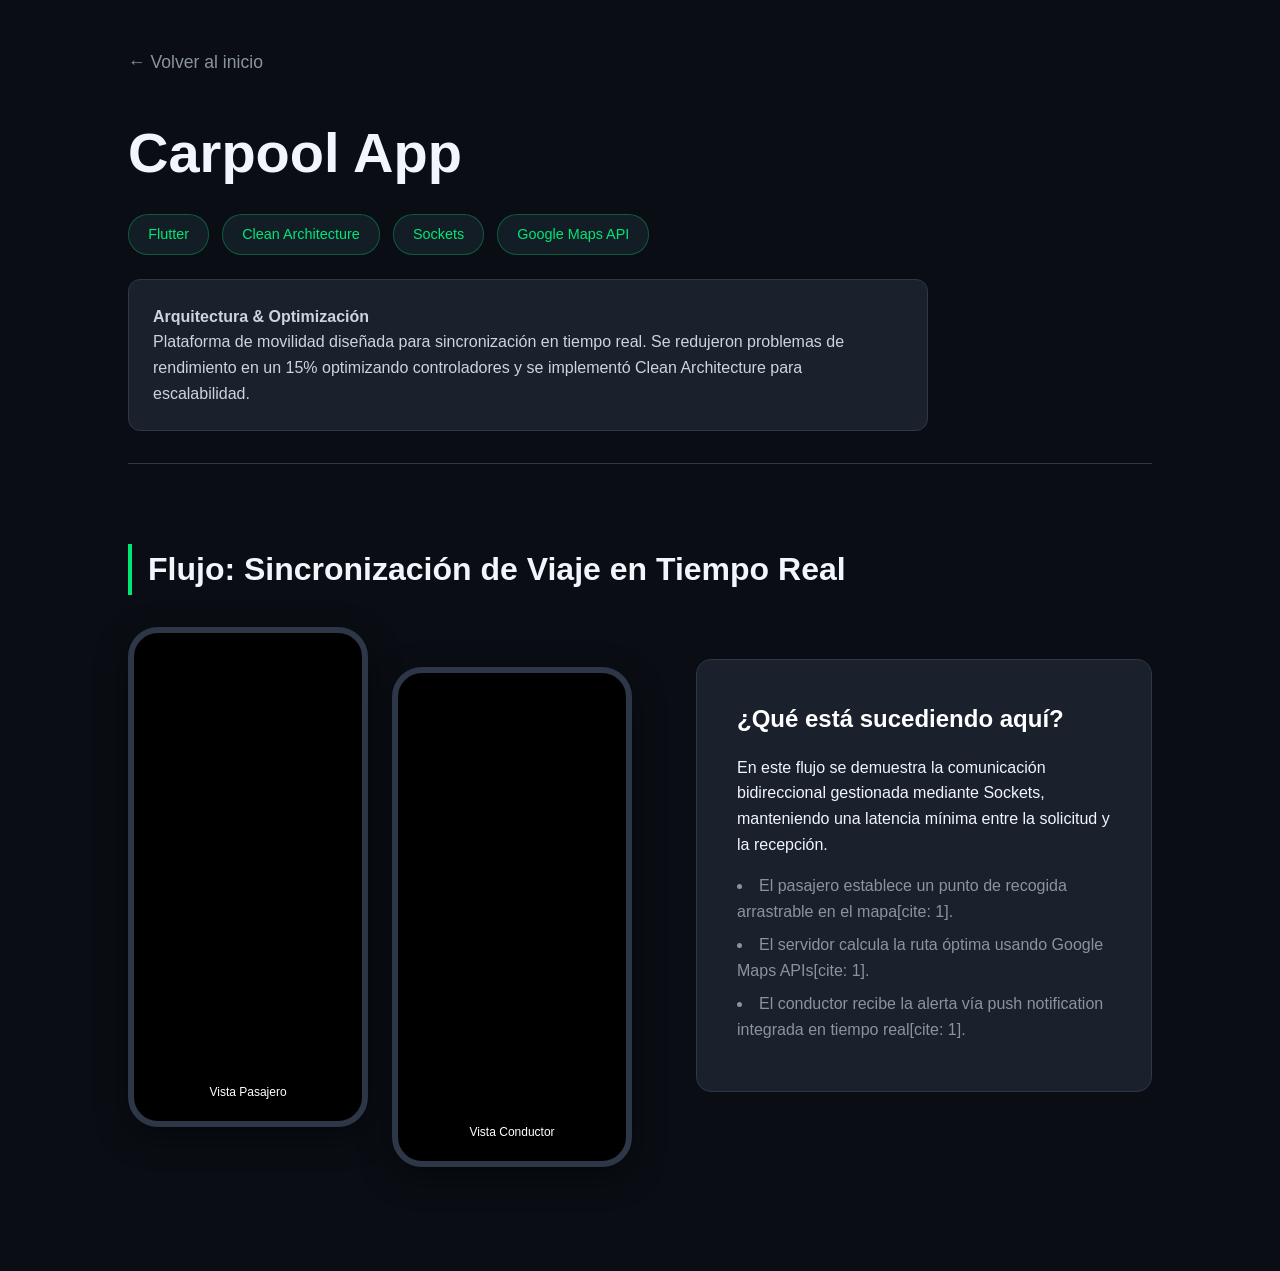
==== carpool.html @ a1afd8fa "Add initial carpool app HTML structure" ====
<!DOCTYPE html>
<html lang="es">
<head>
    <meta charset="UTF-8">
    <meta name="viewport" content="width=device-width, initial-scale=1.0">
    <title>Carpool App | Detalle</title>
    <style>
        :root {
            --bg-color: #0a0e14;
            --surface-color: #1a202c;
            --primary-color: #00e676; /* Verde técnico */
            --text-main: #f0f6fc;
            --text-muted: #8b949e;
        }
        * { margin: 0; padding: 0; box-sizing: border-box; font-family: -apple-system, sans-serif; }
        body { background-color: var(--bg-color); color: var(--text-main); line-height: 1.6; padding: 3rem 10%; }
        
        a.back-btn { color: var(--text-muted); text-decoration: none; margin-bottom: 2rem; display: inline-block; font-size: 1.1rem; }
        a.back-btn:hover { color: #fff; }

        /* Encabezado del Proyecto */
        .project-header { margin-bottom: 5rem; border-bottom: 1px solid #2d3748; padding-bottom: 2rem; }
        .project-header h1 { font-size: 3.5rem; margin-bottom: 1rem; }
        .tech-tags { display: flex; gap: 0.8rem; margin-bottom: 1.5rem; }
        .tech-badge { background: #131d26; padding: 0.5rem 1.2rem; border-radius: 20px; font-size: 0.9rem; color: var(--primary-color); border: 1px solid rgba(0, 230, 118, 0.3); }
        .project-summary { background: var(--surface-color); padding: 1.5rem; border-radius: 12px; border: 1px solid #2d3748; color: #cbd5e0; max-width: 800px; }

        /* Sección de Flujos */
        .flow-section { margin-bottom: 6rem; }
        .flow-title { font-size: 2rem; margin-bottom: 2rem; border-left: 4px solid var(--primary-color); padding-left: 1rem; }
        
        .flow-container { display: flex; gap: 4rem; align-items: flex-start; }

        /* Contenedor Izquierdo: Teléfonos */
        .phones-wrapper { display: flex; gap: 1.5rem; flex: 1; justify-content: center; position: relative; }
        
        .device {
            width: 240px; height: 500px;
            background: #000; border-radius: 30px;
            border: 6px solid #2d3748;
            position: relative; overflow: hidden;
            box-shadow: 0 10px 30px rgba(0,0,0,0.5);
        }
        /* El desfase del segundo teléfono */
        .device:nth-child(2) { transform: translateY(40px); }

        .device-label {
            position: absolute; bottom: 15px; left: 50%; transform: translateX(-50%);
            background: rgba(0,0,0,0.8); color: white; padding: 4px 12px;
            border-radius: 10px; font-size: 0.75rem; z-index: 10; width: max-content;
        }
        .device video { width: 100%; height: 100%; object-fit: cover; }

        /* Contenedor Derecho: Descripción */
        .flow-description { flex: 1; background: var(--surface-color); padding: 2.5rem; border-radius: 15px; border: 1px solid #2d3748; margin-top: 2rem; }
        .flow-description h3 { font-size: 1.5rem; color: #fff; margin-bottom: 1rem; }
        .flow-description ul { list-style-position: inside; color: var(--text-muted); margin-top: 1rem; }
        .flow-description li { margin-bottom: 0.5rem; }

        /* Responsividad */
        @media (max-width: 968px) {
            .flow-container { flex-direction: column; align-items: center; }
            .flow-description { width: 100%; margin-top: 4rem; }
        }
    </style>
</head>
<body>

    <a href="index.html" class="back-btn">← Volver al inicio</a>

    <!-- ENCABEZADO -->
    <div class="project-header">
        <h1>Carpool App</h1>
        <div class="tech-tags">
            <span class="tech-badge">Flutter</span>
            <span class="tech-badge">Clean Architecture</span>
            <span class="tech-badge">Sockets</span>
            <span class="tech-badge">Google Maps API</span>
        </div>
        <div class="project-summary">
            <p><strong>Arquitectura & Optimización</strong><br>
            Plataforma de movilidad diseñada para sincronización en tiempo real. Se redujeron problemas de rendimiento en un 15% optimizando controladores y se implementó Clean Architecture para escalabilidad.</p>
        </div>
    </div>

    <!-- FLUJO 1 -->
    <div class="flow-section">
        <h2 class="flow-title">Flujo: Sincronización de Viaje en Tiempo Real</h2>
        
        <div class="flow-container">
            <!-- Izquierda: Los teléfonos -->
            <div class="phones-wrapper">
                <div class="device">
                    <span class="device-label">Vista Pasajero</span>
                    <video src="assets/passenger_request.mp4" autoplay loop muted playsinline></video>
                </div>
                <div class="device">
                    <span class="device-label">Vista Conductor</span>
                    <video src="assets/driver_receive.mp4" autoplay loop muted playsinline></video>
                </div>
            </div>

            <!-- Derecha: Explicación del flujo -->
            <div class="flow-description">
                <h3>¿Qué está sucediendo aquí?</h3>
                <p>En este flujo se demuestra la comunicación bidireccional gestionada mediante Sockets, manteniendo una latencia mínima entre la solicitud y la recepción.</p>
                <ul>
                    <li>El pasajero establece un punto de recogida arrastrable en el mapa[cite: 1].</li>
                    <li>El servidor calcula la ruta óptima usando Google Maps APIs[cite: 1].</li>
                    <li>El conductor recibe la alerta vía push notification integrada en tiempo real[cite: 1].</li>
                </ul>
            </div>
        </div>
    </div>

    <!-- Puedes duplicar el bloque "flow-section" completo aquí abajo para agregar un "Flujo 2" -->

</body>
</html>
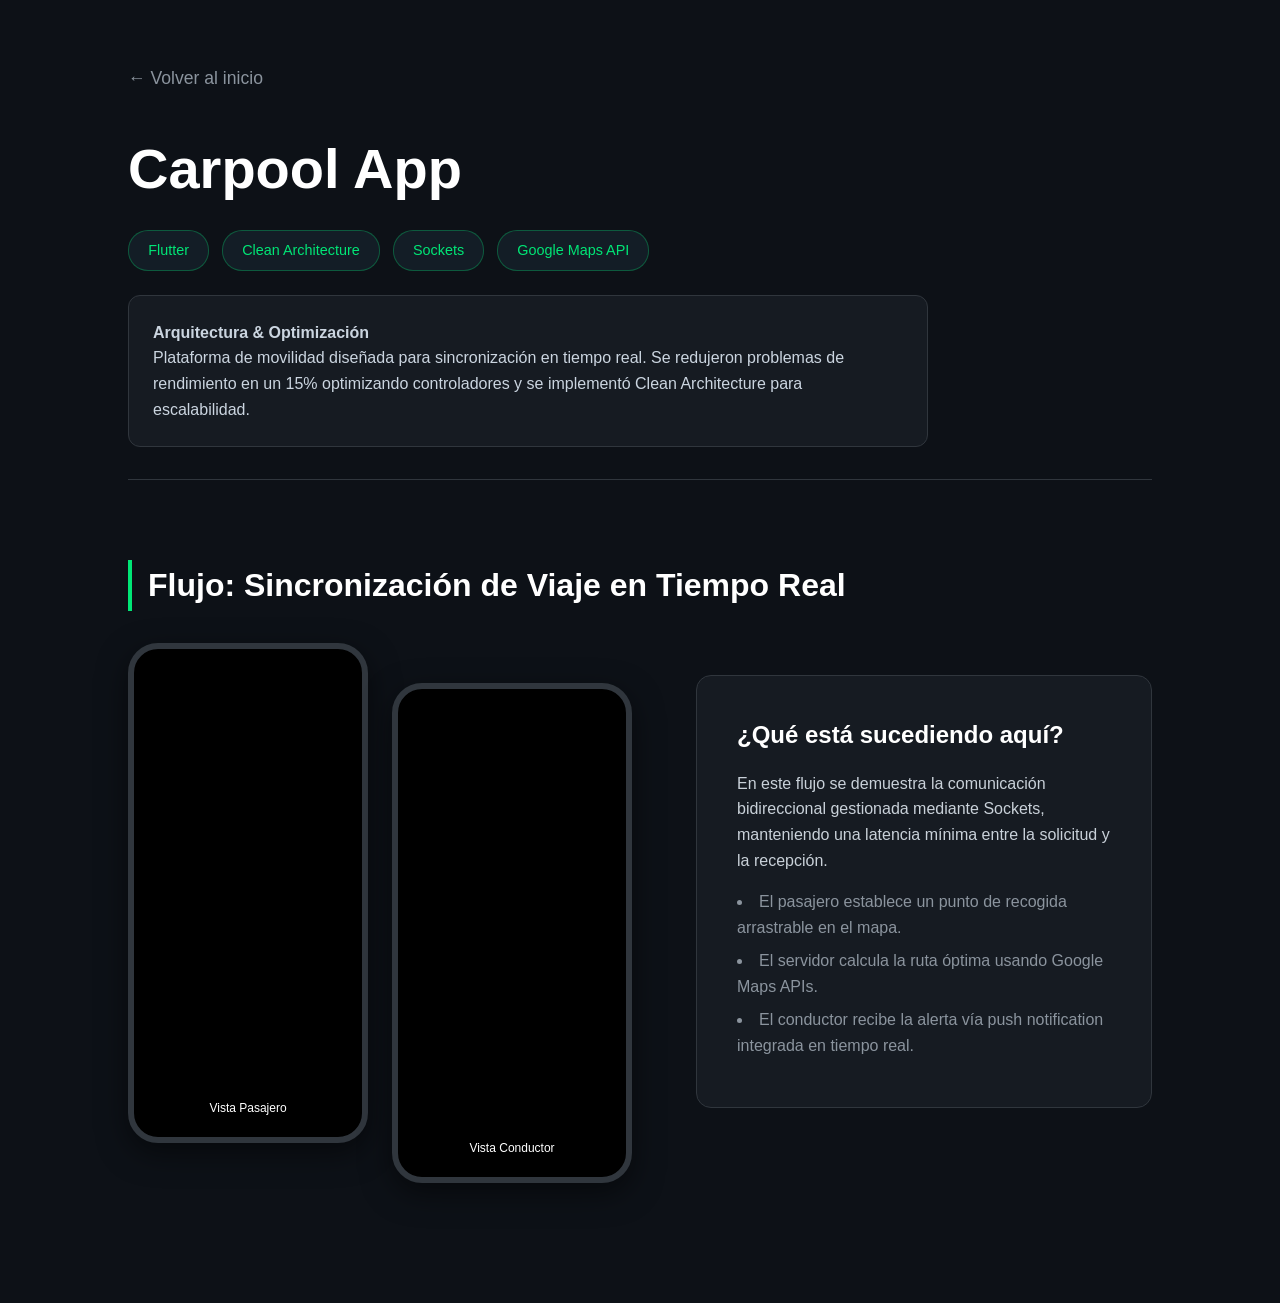
==== commit f75904fb: "Refactor styles and update project description Removed inline styles and linked to an external style" ====
--- a/carpool.html
+++ b/carpool.html
@@ -4,65 +4,8 @@
     <meta charset="UTF-8">
     <meta name="viewport" content="width=device-width, initial-scale=1.0">
     <title>Carpool App | Detalle</title>
-    <style>
-        :root {
-            --bg-color: #0a0e14;
-            --surface-color: #1a202c;
-            --primary-color: #00e676; /* Verde técnico */
-            --text-main: #f0f6fc;
-            --text-muted: #8b949e;
-        }
-        * { margin: 0; padding: 0; box-sizing: border-box; font-family: -apple-system, sans-serif; }
-        body { background-color: var(--bg-color); color: var(--text-main); line-height: 1.6; padding: 3rem 10%; }
-        
-        a.back-btn { color: var(--text-muted); text-decoration: none; margin-bottom: 2rem; display: inline-block; font-size: 1.1rem; }
-        a.back-btn:hover { color: #fff; }
-
-        /* Encabezado del Proyecto */
-        .project-header { margin-bottom: 5rem; border-bottom: 1px solid #2d3748; padding-bottom: 2rem; }
-        .project-header h1 { font-size: 3.5rem; margin-bottom: 1rem; }
-        .tech-tags { display: flex; gap: 0.8rem; margin-bottom: 1.5rem; }
-        .tech-badge { background: #131d26; padding: 0.5rem 1.2rem; border-radius: 20px; font-size: 0.9rem; color: var(--primary-color); border: 1px solid rgba(0, 230, 118, 0.3); }
-        .project-summary { background: var(--surface-color); padding: 1.5rem; border-radius: 12px; border: 1px solid #2d3748; color: #cbd5e0; max-width: 800px; }
-
-        /* Sección de Flujos */
-        .flow-section { margin-bottom: 6rem; }
-        .flow-title { font-size: 2rem; margin-bottom: 2rem; border-left: 4px solid var(--primary-color); padding-left: 1rem; }
-        
-        .flow-container { display: flex; gap: 4rem; align-items: flex-start; }
-
-        /* Contenedor Izquierdo: Teléfonos */
-        .phones-wrapper { display: flex; gap: 1.5rem; flex: 1; justify-content: center; position: relative; }
-        
-        .device {
-            width: 240px; height: 500px;
-            background: #000; border-radius: 30px;
-            border: 6px solid #2d3748;
-            position: relative; overflow: hidden;
-            box-shadow: 0 10px 30px rgba(0,0,0,0.5);
-        }
-        /* El desfase del segundo teléfono */
-        .device:nth-child(2) { transform: translateY(40px); }
-
-        .device-label {
-            position: absolute; bottom: 15px; left: 50%; transform: translateX(-50%);
-            background: rgba(0,0,0,0.8); color: white; padding: 4px 12px;
-            border-radius: 10px; font-size: 0.75rem; z-index: 10; width: max-content;
-        }
-        .device video { width: 100%; height: 100%; object-fit: cover; }
-
-        /* Contenedor Derecho: Descripción */
-        .flow-description { flex: 1; background: var(--surface-color); padding: 2.5rem; border-radius: 15px; border: 1px solid #2d3748; margin-top: 2rem; }
-        .flow-description h3 { font-size: 1.5rem; color: #fff; margin-bottom: 1rem; }
-        .flow-description ul { list-style-position: inside; color: var(--text-muted); margin-top: 1rem; }
-        .flow-description li { margin-bottom: 0.5rem; }
-
-        /* Responsividad */
-        @media (max-width: 968px) {
-            .flow-container { flex-direction: column; align-items: center; }
-            .flow-description { width: 100%; margin-top: 4rem; }
-        }
-    </style>
+    <!-- Enlace a tu nueva hoja de estilos -->
+    <link rel="stylesheet" href="styles.css">
 </head>
 <body>
 
@@ -72,10 +15,10 @@
     <div class="project-header">
         <h1>Carpool App</h1>
         <div class="tech-tags">
-            <span class="tech-badge">Flutter</span>
-            <span class="tech-badge">Clean Architecture</span>
-            <span class="tech-badge">Sockets</span>
-            <span class="tech-badge">Google Maps API</span>
+            <span class="tech-badge-green">Flutter</span>
+            <span class="tech-badge-green">Clean Architecture</span>
+            <span class="tech-badge-green">Sockets</span>
+            <span class="tech-badge-green">Google Maps API</span>
         </div>
         <div class="project-summary">
             <p><strong>Arquitectura & Optimización</strong><br>
@@ -105,9 +48,9 @@
                 <h3>¿Qué está sucediendo aquí?</h3>
                 <p>En este flujo se demuestra la comunicación bidireccional gestionada mediante Sockets, manteniendo una latencia mínima entre la solicitud y la recepción.</p>
                 <ul>
-                    <li>El pasajero establece un punto de recogida arrastrable en el mapa[cite: 1].</li>
-                    <li>El servidor calcula la ruta óptima usando Google Maps APIs[cite: 1].</li>
-                    <li>El conductor recibe la alerta vía push notification integrada en tiempo real[cite: 1].</li>
+                    <li>El pasajero establece un punto de recogida arrastrable en el mapa.</li>
+                    <li>El servidor calcula la ruta óptima usando Google Maps APIs.</li>
+                    <li>El conductor recibe la alerta vía push notification integrada en tiempo real.</li>
                 </ul>
             </div>
         </div>
--- a/styles.css
+++ b/styles.css
@@ -0,0 +1,245 @@
+/* =========================================
+   VARIABLES GLOBALES (Paleta Unificada)
+   ========================================= */
+:root {
+    --bg-color: #0d1117;
+    --surface-color: #161b22;
+    --border-color: #30363d;
+    --text-main: #c9d1d9;
+    --text-muted: #8b949e;
+    --primary-blue: #58a6ff;
+    --primary-green: #00e676;
+}
+
+/* =========================================
+   ESTILOS GENERALES
+   ========================================= */
+* { 
+    margin: 0; 
+    padding: 0; 
+    box-sizing: border-box; 
+    font-family: -apple-system, BlinkMacSystemFont, "Segoe UI", Roboto, Helvetica, Arial, sans-serif; 
+}
+
+body { 
+    background-color: var(--bg-color); 
+    color: var(--text-main); 
+    line-height: 1.6; 
+    padding: 4rem 10%; 
+}
+
+a {
+    text-decoration: none;
+    color: inherit;
+}
+
+/* =========================================
+   PANTALLA PRINCIPAL (index.html)
+   ========================================= */
+.home-header { 
+    margin-bottom: 4rem; 
+    text-align: center; 
+}
+
+.home-header h1 { 
+    font-size: 3rem; 
+    color: #fff; 
+    margin-bottom: 1rem; 
+}
+
+.home-header p { 
+    font-size: 1.2rem; 
+    color: var(--text-muted); 
+}
+
+.grid-container {
+    display: grid;
+    grid-template-columns: repeat(auto-fill, minmax(320px, 1fr));
+    gap: 2rem;
+}
+
+.project-card {
+    background-color: var(--surface-color);
+    border: 1px solid var(--border-color);
+    border-radius: 12px;
+    padding: 2rem;
+    transition: transform 0.2s, border-color 0.2s;
+    display: flex;
+    flex-direction: column;
+    gap: 1rem;
+}
+
+.project-card:hover {
+    transform: translateY(-5px);
+    border-color: var(--primary-blue);
+}
+
+.project-card h3 { 
+    color: #fff; 
+    font-size: 1.5rem; 
+}
+
+.tags { 
+    display: flex; 
+    gap: 0.5rem; 
+    flex-wrap: wrap; 
+}
+
+/* Etiqueta Azul (Usada en el Grid) */
+.tag-blue { 
+    background: rgba(88, 166, 255, 0.1); 
+    color: var(--primary-blue); 
+    padding: 0.2rem 0.8rem; 
+    border-radius: 15px; 
+    font-size: 0.8rem; 
+    border: 1px solid rgba(88, 166, 255, 0.2); 
+}
+
+/* =========================================
+   PÁGINA DE DETALLE (carpool.html)
+   ========================================= */
+a.back-btn { 
+    color: var(--text-muted); 
+    margin-bottom: 2rem; 
+    display: inline-block; 
+    font-size: 1.1rem; 
+}
+
+a.back-btn:hover { 
+    color: #fff; 
+}
+
+.project-header { 
+    margin-bottom: 5rem; 
+    border-bottom: 1px solid var(--border-color); 
+    padding-bottom: 2rem; 
+}
+
+.project-header h1 { 
+    font-size: 3.5rem; 
+    margin-bottom: 1rem; 
+    color: #fff;
+}
+
+.tech-tags { 
+    display: flex; 
+    gap: 0.8rem; 
+    margin-bottom: 1.5rem; 
+}
+
+/* Etiqueta Verde (Usada en el Header del Proyecto) */
+.tech-badge-green { 
+    background: #131d26; 
+    padding: 0.5rem 1.2rem; 
+    border-radius: 20px; 
+    font-size: 0.9rem; 
+    color: var(--primary-green); 
+    border: 1px solid rgba(0, 230, 118, 0.3); 
+}
+
+.project-summary { 
+    background: var(--surface-color); 
+    padding: 1.5rem; 
+    border-radius: 12px; 
+    border: 1px solid var(--border-color); 
+    color: #cbd5e0; 
+    max-width: 800px; 
+}
+
+.flow-section { 
+    margin-bottom: 6rem; 
+}
+
+.flow-title { 
+    font-size: 2rem; 
+    margin-bottom: 2rem; 
+    border-left: 4px solid var(--primary-green); 
+    padding-left: 1rem; 
+    color: #fff;
+}
+
+.flow-container { 
+    display: flex; 
+    gap: 4rem; 
+    align-items: flex-start; 
+}
+
+.phones-wrapper { 
+    display: flex; 
+    gap: 1.5rem; 
+    flex: 1; 
+    justify-content: center; 
+    position: relative; 
+}
+
+.device {
+    width: 240px; 
+    height: 500px;
+    background: #000; 
+    border-radius: 30px;
+    border: 6px solid var(--border-color);
+    position: relative; 
+    overflow: hidden;
+    box-shadow: 0 10px 30px rgba(0,0,0,0.5);
+}
+
+.device:nth-child(2) { 
+    transform: translateY(40px); 
+}
+
+.device-label {
+    position: absolute; 
+    bottom: 15px; 
+    left: 50%; 
+    transform: translateX(-50%);
+    background: rgba(0,0,0,0.8); 
+    color: white; 
+    padding: 4px 12px;
+    border-radius: 10px; 
+    font-size: 0.75rem; 
+    z-index: 10; 
+    width: max-content;
+}
+
+.device video { 
+    width: 100%; 
+    height: 100%; 
+    object-fit: cover; 
+}
+
+.flow-description { 
+    flex: 1; 
+    background: var(--surface-color); 
+    padding: 2.5rem; 
+    border-radius: 15px; 
+    border: 1px solid var(--border-color); 
+    margin-top: 2rem; 
+}
+
+.flow-description h3 { 
+    font-size: 1.5rem; 
+    color: #fff; 
+    margin-bottom: 1rem; 
+}
+
+.flow-description ul { 
+    list-style-position: inside; 
+    color: var(--text-muted); 
+    margin-top: 1rem; 
+}
+
+.flow-description li { 
+    margin-bottom: 0.5rem; 
+}
+
+/* Responsividad para Móviles */
+@media (max-width: 968px) {
+    .flow-container { 
+        flex-direction: column; 
+        align-items: center; 
+    }
+    .flow-description { 
+        width: 100%; 
+        margin-top: 4rem; 
+    }
+}
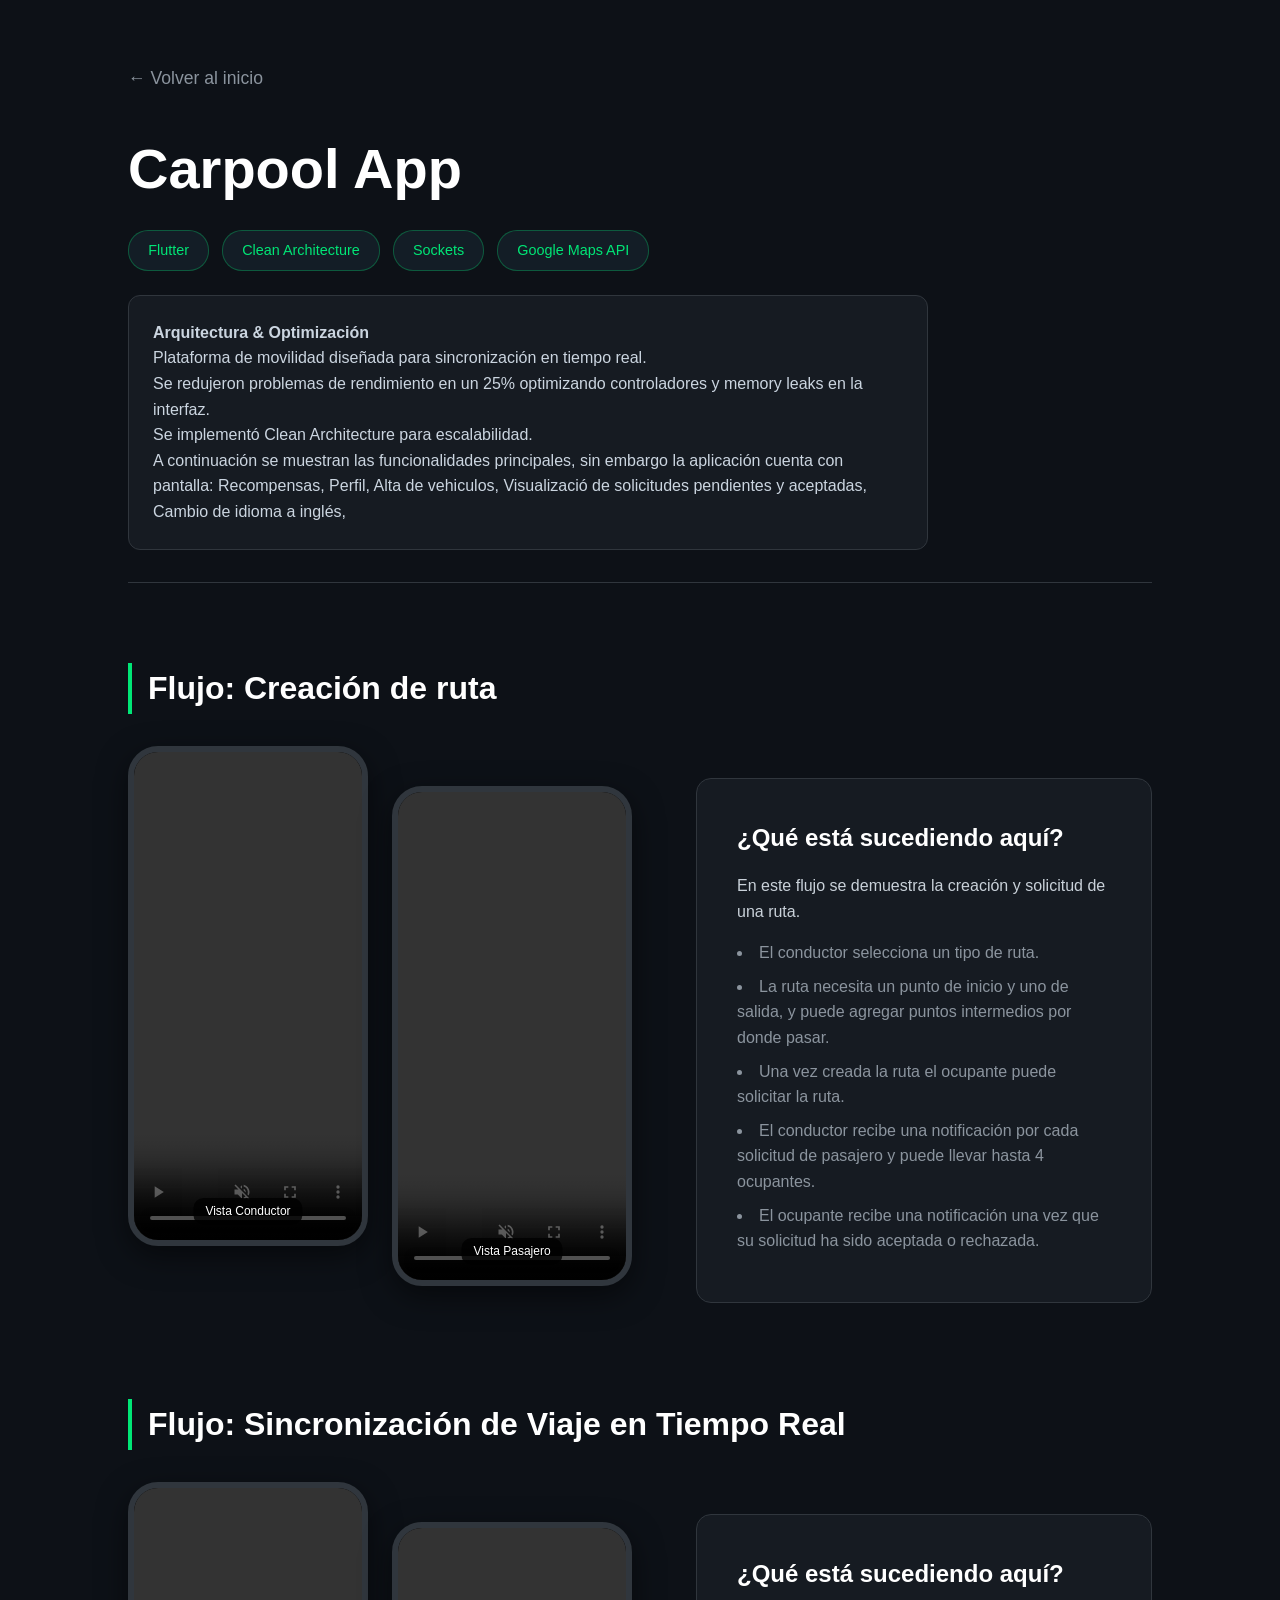
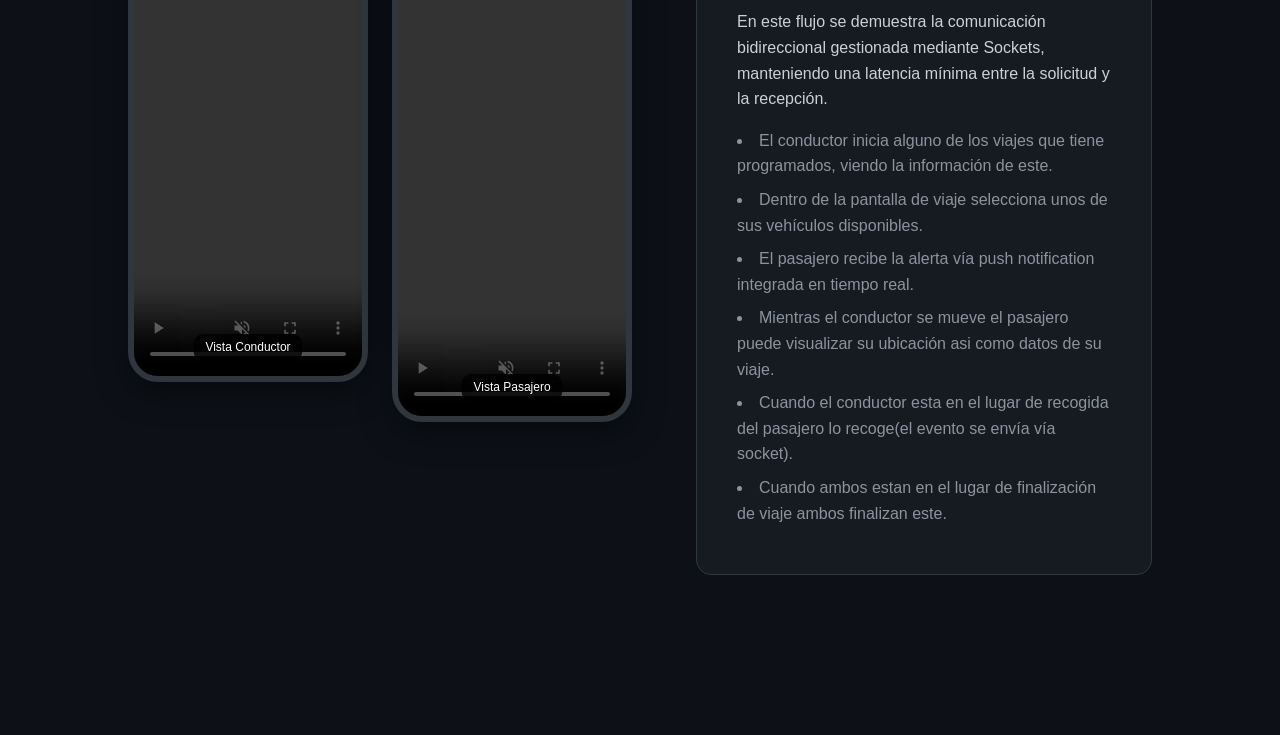
==== commit 9ed8cc57: "add projects, styles and assets" ====
--- a/carpool.html
+++ b/carpool.html
@@ -22,11 +22,52 @@
         </div>
         <div class="project-summary">
             <p><strong>Arquitectura & Optimización</strong><br>
-            Plataforma de movilidad diseñada para sincronización en tiempo real. Se redujeron problemas de rendimiento en un 15% optimizando controladores y se implementó Clean Architecture para escalabilidad.</p>
+                Plataforma de movilidad diseñada para sincronización en tiempo real. <br>
+                Se redujeron problemas de rendimiento en un 25% optimizando controladores y memory leaks en la interfaz. <br> 
+                Se implementó Clean Architecture para escalabilidad. <br>
+                A continuación se muestran las funcionalidades principales, sin embargo la aplicación cuenta con pantalla:
+                Recompensas,
+                Perfil,
+                Alta de vehiculos,
+                Visualizació de solicitudes pendientes y aceptadas,
+                Cambio de idioma a inglés,
+            </p>
         </div>
     </div>
 
     <!-- FLUJO 1 -->
+    <div class="flow-section">
+        <h2 class="flow-title">Flujo: Creación de ruta</h2>
+        
+        <div class="flow-container">
+            <!-- Izquierda: Los teléfonos -->
+            <div class="phones-wrapper">
+                <div class="device">
+                    <span class="device-label">Vista Conductor</span>
+                    <video controls width="250" src="assets/crear_ruta.mp4" loop muted playsinline></video>
+                </div>
+                <div class="device">
+                    <span class="device-label">Vista Pasajero</span>
+                    <video controls width="250" src="assets/solicitar_ruta.mp4" loop muted playsinline></video>
+                </div>
+            </div>
+
+            <!-- Derecha: Explicación del flujo -->
+            <div class="flow-description">
+                <h3>¿Qué está sucediendo aquí?</h3>
+                <p>En este flujo se demuestra la creación y solicitud de una ruta.</p>
+                <ul>
+                    <li>El conductor selecciona un tipo de ruta.</li>
+                    <li>La ruta necesita un punto de inicio y uno de salida, y puede agregar puntos intermedios por donde pasar.</li>
+                    <li>Una vez creada la ruta el ocupante puede solicitar la ruta.</li>
+                    <li>El conductor recibe una notificación por cada solicitud de pasajero y puede llevar hasta 4 ocupantes.</li>
+                    <li>El ocupante recibe una notificación una vez que su solicitud ha sido aceptada o rechazada.</li>
+                </ul>
+            </div>
+        </div>
+    </div>
+
+    <!-- FLUJO 2 -->
     <div class="flow-section">
         <h2 class="flow-title">Flujo: Sincronización de Viaje en Tiempo Real</h2>
         
@@ -34,12 +75,12 @@
             <!-- Izquierda: Los teléfonos -->
             <div class="phones-wrapper">
                 <div class="device">
-                    <span class="device-label">Vista Pasajero</span>
-                    <video src="assets/passenger_request.mp4" autoplay loop muted playsinline></video>
+                    <span class="device-label">Vista Conductor</span>
+                    <video controls width="250" src="assets/viaje_conductor.mp4" loop muted playsinline></video>
                 </div>
                 <div class="device">
-                    <span class="device-label">Vista Conductor</span>
-                    <video src="assets/driver_receive.mp4" autoplay loop muted playsinline></video>
+                    <span class="device-label">Vista Pasajero</span>
+                    <video controls width="250" src="assets/viaje_ocupante.mp4" loop muted playsinline></video>
                 </div>
             </div>
 
@@ -48,9 +89,12 @@
                 <h3>¿Qué está sucediendo aquí?</h3>
                 <p>En este flujo se demuestra la comunicación bidireccional gestionada mediante Sockets, manteniendo una latencia mínima entre la solicitud y la recepción.</p>
                 <ul>
-                    <li>El pasajero establece un punto de recogida arrastrable en el mapa.</li>
-                    <li>El servidor calcula la ruta óptima usando Google Maps APIs.</li>
-                    <li>El conductor recibe la alerta vía push notification integrada en tiempo real.</li>
+                    <li>El conductor inicia alguno de los viajes que tiene programados, viendo la información de este.</li>
+                    <li>Dentro de la pantalla de viaje selecciona unos de sus vehículos disponibles.</li>
+                    <li>El pasajero recibe la alerta vía push notification integrada en tiempo real.</li>
+                    <li>Mientras el conductor se mueve el pasajero puede visualizar su ubicación asi como datos de su viaje.</li>
+                    <li>Cuando el conductor esta en el lugar de recogida del pasajero lo recoge(el evento se envía vía socket).</li>
+                    <li>Cuando ambos estan en el lugar de finalización de viaje ambos finalizan este.</li>
                 </ul>
             </div>
         </div>
@@ -58,5 +102,7 @@
 
     <!-- Puedes duplicar el bloque "flow-section" completo aquí abajo para agregar un "Flujo 2" -->
 
+     
+
 </body>
 </html>
--- a/styles.css
+++ b/styles.css
@@ -31,6 +31,98 @@
 a {
     text-decoration: none;
     color: inherit;
+}
+
+/* =========================================
+   NUEVA SECCIÓN HERO (Presentación)
+   ========================================= */
+   .hero {
+    min-height: 80vh;
+    display: flex;
+    align-items: center;
+    justify-content: center;
+    gap: 4rem;
+    padding: 2rem 10%;
+    background: radial-gradient(circle at 20% 30%, rgba(88, 166, 255, 0.05) 0%, transparent 50%);
+}
+
+.hero-photo-container {
+    flex-shrink: 0;
+}
+
+.profile-img {
+    width: 280px;
+    height: 280px;
+    border-radius: 50%;
+    object-fit: cover;
+    border: 4px solid var(--surface-color);
+    box-shadow: 0 0 20px rgba(88, 166, 255, 0.3);
+    background-color: var(--surface-color); /* Placeholder en lo que subes tu foto */
+}
+
+.hero-info {
+    max-width: 700px;
+}
+
+.hero-info h1 {
+    font-size: 3.5rem;
+    color: #fff;
+    margin-bottom: 0.5rem;
+}
+
+.hero-info .title {
+    font-size: 1.5rem;
+    color: var(--primary-blue);
+    font-weight: 500;
+    margin-bottom: 1.5rem;
+    display: block;
+}
+
+.hero-info .description {
+    font-size: 1.1rem;
+    color: var(--text-muted);
+    margin-bottom: 2rem;
+}
+
+/* Estilos para Hobbies */
+.hobbies-title {
+    font-size: 0.9rem;
+    text-transform: uppercase;
+    letter-spacing: 1px;
+    color: #fff;
+    margin-bottom: 1rem;
+}
+
+.hobbies-container {
+    display: flex;
+    flex-wrap: wrap;
+    gap: 1rem;
+}
+
+.hobby-item {
+    display: flex;
+    align-items: center;
+    gap: 0.5rem;
+    background: rgba(255, 255, 255, 0.03);
+    padding: 0.5rem 1rem;
+    border-radius: 8px;
+    font-size: 0.9rem;
+    border: 1px solid var(--border-color);
+}
+
+.hobby-item i {
+    color: var(--primary-green);
+}
+
+/* Responsivo para móviles */
+@media (max-width: 968px) {
+    .hero {
+        flex-direction: column;
+        text-align: center;
+        padding-top: 6rem;
+    }
+    .hero-info h1 { font-size: 2.5rem; }
+    .hobbies-container { justify-content: center; }
 }
 
 /* =========================================
@@ -243,3 +335,208 @@
         margin-top: 4rem; 
     }
 }
+
+/* =========================================
+   SECCIONES ADICIONALES (Liderazgo y Certs)
+   ========================================= */
+.section-title {
+    font-size: 2.5rem;
+    color: #fff;
+    margin: 6rem 0 2rem 0;
+    text-align: center;
+    border-top: 1px solid var(--border-color);
+    padding-top: 4rem;
+}
+
+.community-grid {
+    display: grid;
+    grid-template-columns: repeat(auto-fit, minmax(350px, 1fr));
+    gap: 2rem;
+}
+
+.community-card {
+    background-color: var(--surface-color);
+    border: 1px solid var(--border-color);
+    border-radius: 12px;
+    padding: 2rem;
+    transition: transform 0.2s;
+}
+
+.community-card:hover {
+    transform: translateY(-5px);
+    border-color: var(--primary-green);
+}
+
+.community-header {
+    display: flex;
+    align-items: center;
+    gap: 1rem;
+    margin-bottom: 1.5rem;
+}
+
+.community-icon {
+    font-size: 2.5rem;
+    color: var(--primary-blue);
+}
+
+.community-card h3 {
+    color: #fff;
+    font-size: 1.3rem;
+}
+
+.community-card h4 {
+    color: var(--text-muted);
+    font-size: 0.9rem;
+    font-weight: 400;
+}
+
+.community-list {
+    list-style-type: none;
+}
+
+.community-list li {
+    margin-bottom: 0.8rem;
+    position: relative;
+    padding-left: 1.5rem;
+    font-size: 0.95rem;
+}
+
+.community-list li::before {
+    content: "▹";
+    position: absolute;
+    left: 0;
+    color: var(--primary-green);
+    font-weight: bold;
+}
+
+/* Certificaciones */
+.cert-grid {
+    display: grid;
+    grid-template-columns: repeat(auto-fill, minmax(250px, 1fr));
+    gap: 1.5rem;
+}
+
+.cert-card {
+    background: linear-gradient(145deg, var(--surface-color), #11151a);
+    border: 1px solid var(--border-color);
+    border-radius: 10px;
+    padding: 1.5rem;
+    text-align: center;
+    display: flex;
+    flex-direction: column;
+    align-items: center;
+    gap: 1rem;
+}
+
+.cert-icon {
+    font-size: 3rem;
+    color: #ffd700; /* Color dorado para destacar la certificación */
+}
+
+.cert-card h3 {
+    font-size: 1.1rem;
+    color: #fff;
+}
+
+.btn-cert {
+    margin-top: auto;
+    padding: 0.5rem 1rem;
+    background: transparent;
+    border: 1px solid var(--primary-blue);
+    color: var(--primary-blue);
+    border-radius: 20px;
+    font-size: 0.85rem;
+    transition: all 0.2s;
+}
+
+.btn-cert:hover {
+    background: var(--primary-blue);
+    color: #fff;
+}
+
+/* Tarjeta de Certificación Premium (Ej: Google) */
+.cert-card.premium {
+    position: relative;
+    overflow: hidden;
+    grid-column: 1 / -1; /* Hace que esta tarjeta ocupe todo el ancho disponible */
+    display: flex;
+    flex-direction: row;
+    align-items: flex-start;
+    text-align: left;
+    gap: 2rem;
+    padding: 2.5rem;
+}
+
+/* Línea de colores estilo Google en la parte superior */
+.cert-card.premium::before {
+    content: '';
+    position: absolute;
+    top: 0;
+    left: 0;
+    width: 100%;
+    height: 4px;
+    background: linear-gradient(90deg, #4285F4 25%, #EA4335 25% 50%, #FBBC05 50% 75%, #34A853 75%);
+}
+
+.premium-content {
+    flex: 1;
+}
+
+.premium-content h3 {
+    font-size: 1.5rem;
+    color: #fff;
+    margin-bottom: 0.5rem;
+}
+
+.premium-content p {
+    color: var(--text-muted);
+    margin-bottom: 1.5rem;
+}
+
+.sub-certs-tags {
+    display: flex;
+    flex-wrap: wrap;
+    gap: 0.8rem;
+    margin-bottom: 1.5rem;
+}
+
+.sub-cert-tag {
+    background: rgba(255, 255, 255, 0.05);
+    border: 1px solid rgba(255, 255, 255, 0.1);
+    color: #e6edf3;
+    padding: 0.4rem 1rem;
+    border-radius: 20px;
+    font-size: 0.85rem;
+    display: flex;
+    align-items: center;
+    gap: 0.5rem;
+}
+
+/* Adaptación para móviles de la tarjeta premium */
+@media (max-width: 768px) {
+    .cert-card.premium {
+        flex-direction: column;
+        align-items: center;
+        text-align: center;
+    }
+    .sub-certs-tags {
+        justify-content: center;
+    }
+}
+
+/* Tarjeta Premium TecNM / Gobierno de México */
+.cert-card.premium-tecnm::before {
+    content: '';
+    position: absolute;
+    top: 0;
+    left: 0;
+    width: 100%;
+    height: 4px;
+    /* Color guinda institucional exacto */
+    background: #58151c; 
+}
+
+/* Ajuste sutil para las etiquetas internas de esta tarjeta */
+.cert-card.premium-tecnm .sub-cert-tag {
+    border-color: rgba(88, 21, 28, 0.4); /* Borde sutil guinda */
+}
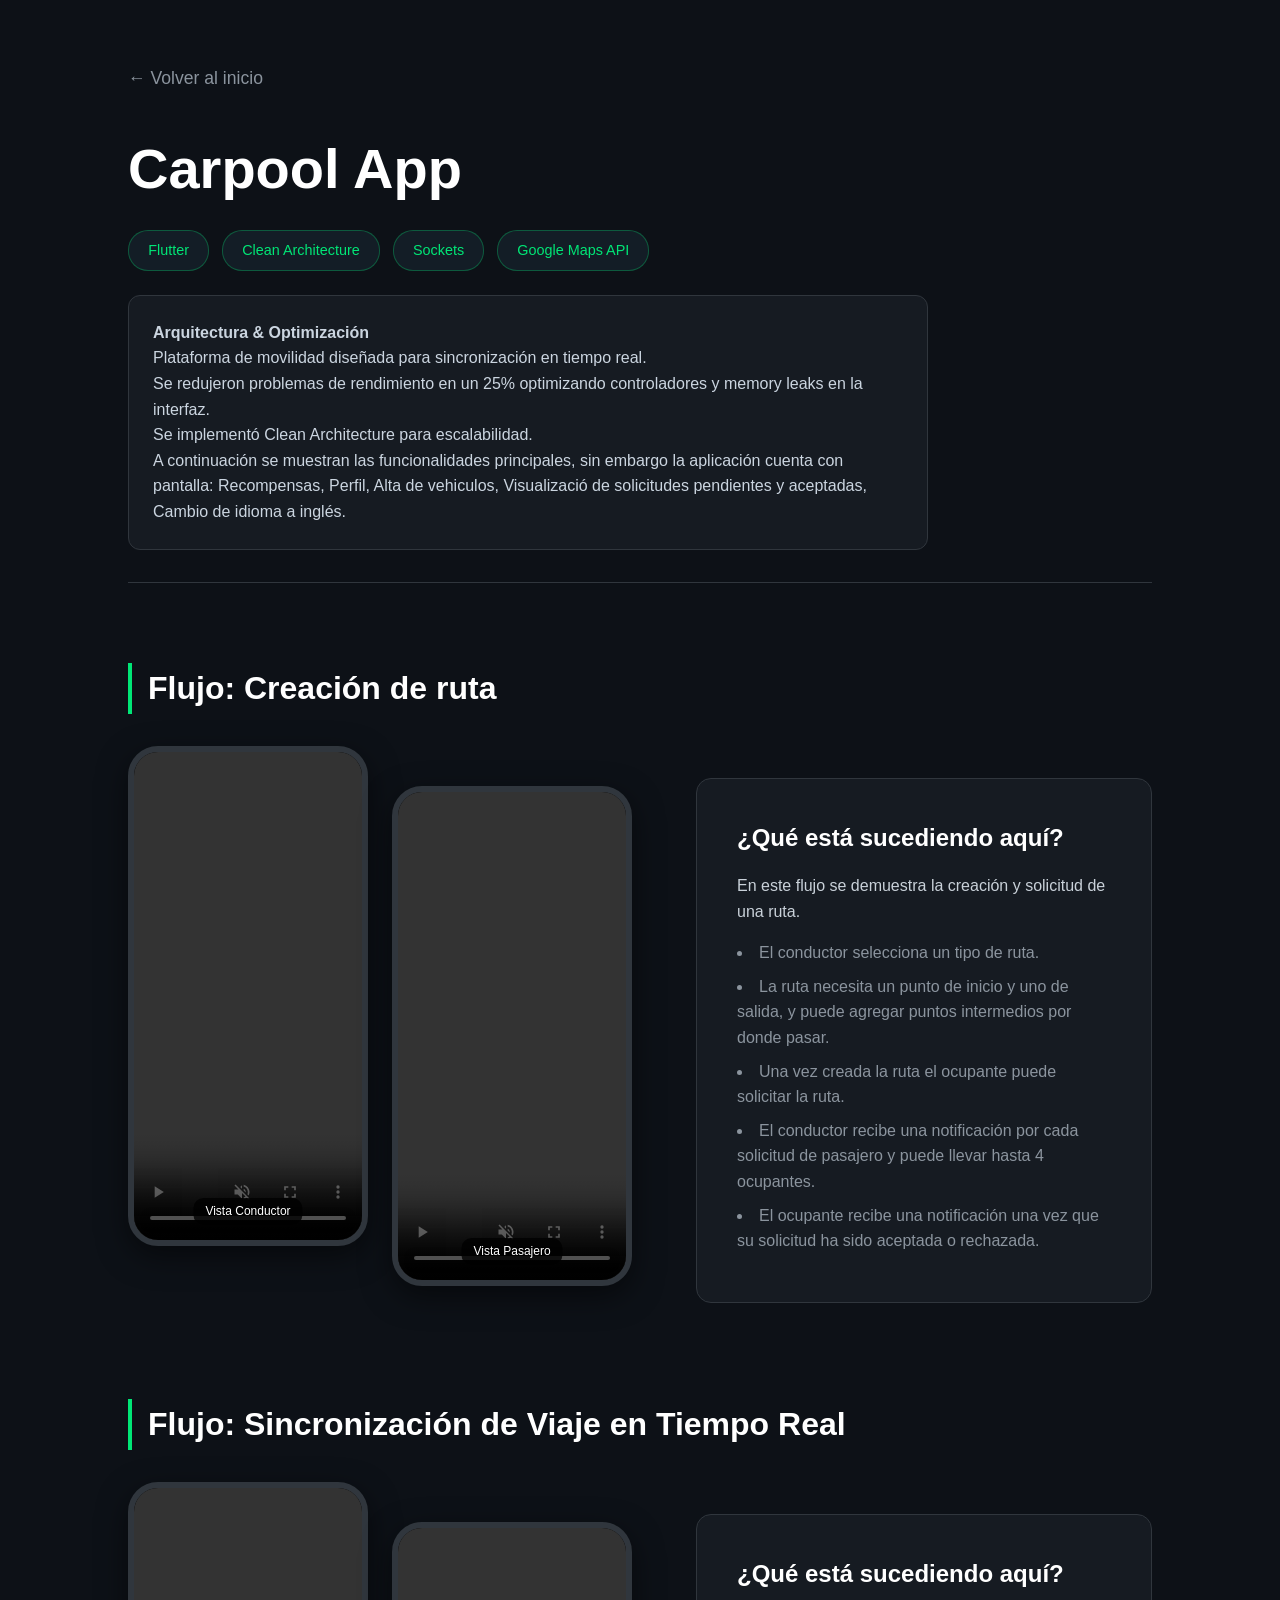
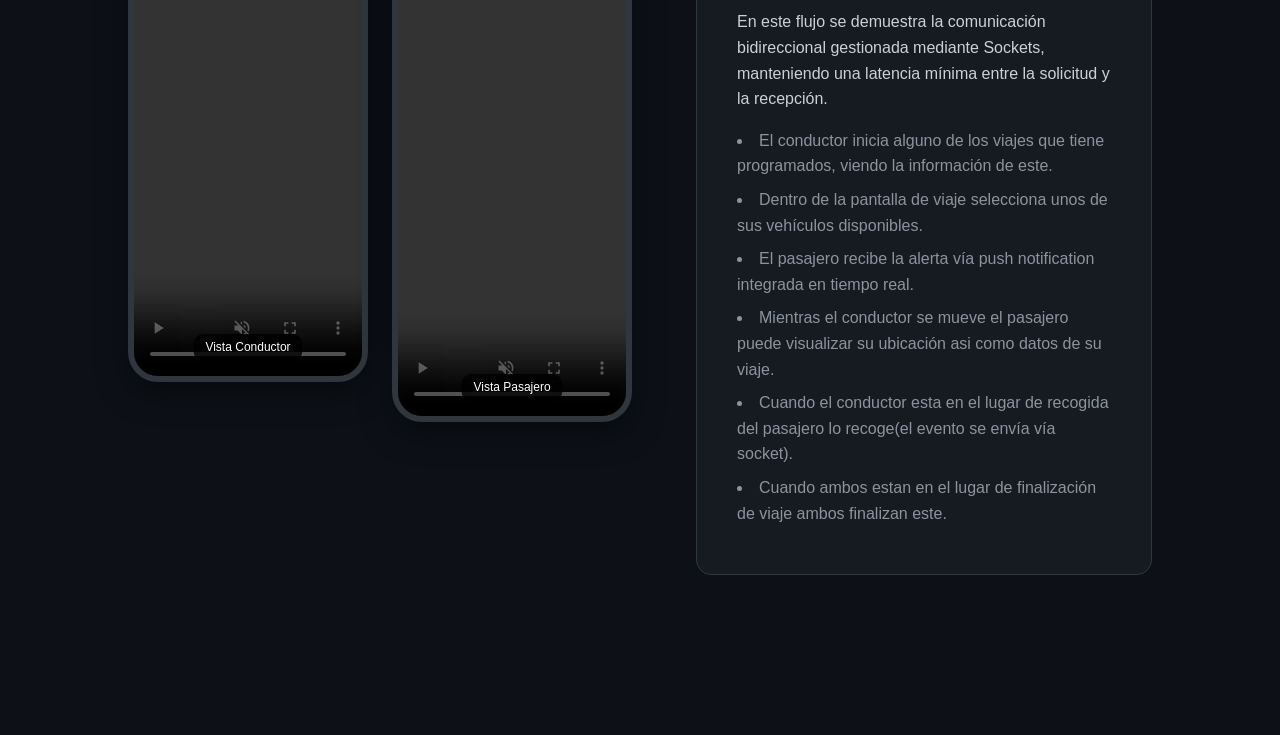
==== commit 6a2404a0: "add eng lang, sport analytics and healt wellness" ====
--- a/carpool.html
+++ b/carpool.html
@@ -4,14 +4,13 @@
     <meta charset="UTF-8">
     <meta name="viewport" content="width=device-width, initial-scale=1.0">
     <title>Carpool App | Detalle</title>
-    <!-- Enlace a tu nueva hoja de estilos -->
     <link rel="stylesheet" href="styles.css">
+    <script src="js/lang.js" defer></script>
 </head>
 <body>
 
-    <a href="index.html" class="back-btn">← Volver al inicio</a>
+    <a href="index.html" class="back-btn i18n" data-es="← Volver al inicio" data-en="← Back to home">← Volver al inicio</a>
 
-    <!-- ENCABEZADO -->
     <div class="project-header">
         <h1>Carpool App</h1>
         <div class="tech-tags">
@@ -21,88 +20,77 @@
             <span class="tech-badge-green">Google Maps API</span>
         </div>
         <div class="project-summary">
-            <p><strong>Arquitectura & Optimización</strong><br>
+            <p class="i18n" 
+               data-es="<strong>Arquitectura & Optimización</strong><br>Plataforma de movilidad diseñada para sincronización en tiempo real. <br>Se redujeron problemas de rendimiento en un 25% optimizando controladores y memory leaks en la interfaz. <br>Se implementó Clean Architecture para escalabilidad. <br>A continuación se muestran las funcionalidades principales, sin embargo la aplicación cuenta con pantalla: Recompensas, Perfil, Alta de vehiculos, Visualizació de solicitudes pendientes y aceptadas, Cambio de idioma a inglés." 
+               data-en="<strong>Architecture & Optimization</strong><br>Mobility platform designed for real-time synchronization. <br>Reduced performance issues by 25% by optimizing controllers and UI memory leaks. <br>Implemented Clean Architecture for scalability. <br>Main functionalities are shown below; however, the app also features: Rewards screen, Profile, Vehicle registration, View of pending and accepted requests, and English language support.">
+               <strong>Arquitectura & Optimización</strong><br>
                 Plataforma de movilidad diseñada para sincronización en tiempo real. <br>
                 Se redujeron problemas de rendimiento en un 25% optimizando controladores y memory leaks en la interfaz. <br> 
                 Se implementó Clean Architecture para escalabilidad. <br>
                 A continuación se muestran las funcionalidades principales, sin embargo la aplicación cuenta con pantalla:
-                Recompensas,
-                Perfil,
-                Alta de vehiculos,
-                Visualizació de solicitudes pendientes y aceptadas,
-                Cambio de idioma a inglés,
+                Recompensas, Perfil, Alta de vehiculos, Visualizació de solicitudes pendientes y aceptadas, Cambio de idioma a inglés.
             </p>
         </div>
     </div>
 
-    <!-- FLUJO 1 -->
     <div class="flow-section">
-        <h2 class="flow-title">Flujo: Creación de ruta</h2>
+        <h2 class="flow-title i18n" data-es="Flujo: Creación de ruta" data-en="Flow: Route Creation">Flujo: Creación de ruta</h2>
         
         <div class="flow-container">
-            <!-- Izquierda: Los teléfonos -->
             <div class="phones-wrapper">
                 <div class="device">
-                    <span class="device-label">Vista Conductor</span>
+                    <span class="device-label i18n" data-es="Vista Conductor" data-en="Driver View">Vista Conductor</span>
                     <video controls width="250" src="assets/crear_ruta.mp4" loop muted playsinline></video>
                 </div>
                 <div class="device">
-                    <span class="device-label">Vista Pasajero</span>
+                    <span class="device-label i18n" data-es="Vista Pasajero" data-en="Passenger View">Vista Pasajero</span>
                     <video controls width="250" src="assets/solicitar_ruta.mp4" loop muted playsinline></video>
                 </div>
             </div>
 
-            <!-- Derecha: Explicación del flujo -->
             <div class="flow-description">
-                <h3>¿Qué está sucediendo aquí?</h3>
-                <p>En este flujo se demuestra la creación y solicitud de una ruta.</p>
+                <h3 class="i18n" data-es="¿Qué está sucediendo aquí?" data-en="What is happening here?">¿Qué está sucediendo aquí?</h3>
+                <p class="i18n" data-es="En este flujo se demuestra la creación y solicitud de una ruta." data-en="This flow demonstrates the creation and request of a route.">En este flujo se demuestra la creación y solicitud de una ruta.</p>
                 <ul>
-                    <li>El conductor selecciona un tipo de ruta.</li>
-                    <li>La ruta necesita un punto de inicio y uno de salida, y puede agregar puntos intermedios por donde pasar.</li>
-                    <li>Una vez creada la ruta el ocupante puede solicitar la ruta.</li>
-                    <li>El conductor recibe una notificación por cada solicitud de pasajero y puede llevar hasta 4 ocupantes.</li>
-                    <li>El ocupante recibe una notificación una vez que su solicitud ha sido aceptada o rechazada.</li>
+                    <li class="i18n" data-es="El conductor selecciona un tipo de ruta." data-en="The driver selects a route type.">El conductor selecciona un tipo de ruta.</li>
+                    <li class="i18n" data-es="La ruta necesita un punto de inicio y uno de salida, y puede agregar puntos intermedios por donde pasar." data-en="The route requires a start and end point, and intermediate waypoints can be added.">La ruta necesita un punto de inicio y uno de salida, y puede agregar puntos intermedios por donde pasar.</li>
+                    <li class="i18n" data-es="Una vez creada la ruta el ocupante puede solicitar la ruta." data-en="Once the route is created, the passenger can request it.">Una vez creada la ruta el ocupante puede solicitar la ruta.</li>
+                    <li class="i18n" data-es="El conductor recibe una notificación por cada solicitud de pasajero y puede llevar hasta 4 ocupantes." data-en="The driver receives a notification for each passenger request and can take up to 4 occupants.">El conductor recibe una notificación por cada solicitud de pasajero y puede llevar hasta 4 ocupantes.</li>
+                    <li class="i18n" data-es="El ocupante recibe una notificación una vez que su solicitud ha sido aceptada o rechazada." data-en="The occupant receives a notification once their request is accepted or rejected.">El ocupante recibe una notificación una vez que su solicitud ha sido aceptada o rechazada.</li>
                 </ul>
             </div>
         </div>
     </div>
 
-    <!-- FLUJO 2 -->
     <div class="flow-section">
-        <h2 class="flow-title">Flujo: Sincronización de Viaje en Tiempo Real</h2>
+        <h2 class="flow-title i18n" data-es="Flujo: Sincronización de Viaje en Tiempo Real" data-en="Flow: Real-Time Trip Synchronization">Flujo: Sincronización de Viaje en Tiempo Real</h2>
         
         <div class="flow-container">
-            <!-- Izquierda: Los teléfonos -->
             <div class="phones-wrapper">
                 <div class="device">
-                    <span class="device-label">Vista Conductor</span>
+                    <span class="device-label i18n" data-es="Vista Conductor" data-en="Driver View">Vista Conductor</span>
                     <video controls width="250" src="assets/viaje_conductor.mp4" loop muted playsinline></video>
                 </div>
                 <div class="device">
-                    <span class="device-label">Vista Pasajero</span>
+                    <span class="device-label i18n" data-es="Vista Pasajero" data-en="Passenger View">Vista Pasajero</span>
                     <video controls width="250" src="assets/viaje_ocupante.mp4" loop muted playsinline></video>
                 </div>
             </div>
 
-            <!-- Derecha: Explicación del flujo -->
             <div class="flow-description">
-                <h3>¿Qué está sucediendo aquí?</h3>
-                <p>En este flujo se demuestra la comunicación bidireccional gestionada mediante Sockets, manteniendo una latencia mínima entre la solicitud y la recepción.</p>
+                <h3 class="i18n" data-es="¿Qué está sucediendo aquí?" data-en="What is happening here?">¿Qué está sucediendo aquí?</h3>
+                <p class="i18n" data-es="En este flujo se demuestra la comunicación bidireccional gestionada mediante Sockets, manteniendo una latencia mínima entre la solicitud y la recepción." data-en="This flow demonstrates bidirectional communication managed via Sockets, maintaining minimal latency between request and reception.">En este flujo se demuestra la comunicación bidireccional gestionada mediante Sockets, manteniendo una latencia mínima entre la solicitud y la recepción.</p>
                 <ul>
-                    <li>El conductor inicia alguno de los viajes que tiene programados, viendo la información de este.</li>
-                    <li>Dentro de la pantalla de viaje selecciona unos de sus vehículos disponibles.</li>
-                    <li>El pasajero recibe la alerta vía push notification integrada en tiempo real.</li>
-                    <li>Mientras el conductor se mueve el pasajero puede visualizar su ubicación asi como datos de su viaje.</li>
-                    <li>Cuando el conductor esta en el lugar de recogida del pasajero lo recoge(el evento se envía vía socket).</li>
-                    <li>Cuando ambos estan en el lugar de finalización de viaje ambos finalizan este.</li>
+                    <li class="i18n" data-es="El conductor inicia alguno de los viajes que tiene programados, viendo la información de este." data-en="The driver starts one of their scheduled trips, viewing its details.">El conductor inicia alguno de los viajes que tiene programados, viendo la información de este.</li>
+                    <li class="i18n" data-es="Dentro de la pantalla de viaje selecciona unos de sus vehículos disponibles." data-en="Within the trip screen, they select one of their available vehicles.">Dentro de la pantalla de viaje selecciona unos de sus vehículos disponibles.</li>
+                    <li class="i18n" data-es="El pasajero recibe la alerta vía push notification integrada en tiempo real." data-en="The passenger receives the alert via integrated real-time push notification.">El pasajero recibe la alerta vía push notification integrada en tiempo real.</li>
+                    <li class="i18n" data-es="Mientras el conductor se mueve el pasajero puede visualizar su ubicación asi como datos de su viaje." data-en="While the driver moves, the passenger can view their location as well as trip data.">Mientras el conductor se mueve el pasajero puede visualizar su ubicación asi como datos de su viaje.</li>
+                    <li class="i18n" data-es="Cuando el conductor esta en el lugar de recogida del pasajero lo recoge(el evento se envía vía socket)." data-en="When the driver is at the passenger's pickup location, they pick them up (event sent via socket).">Cuando el conductor esta en el lugar de recogida del pasajero lo recoge(el evento se envía vía socket).</li>
+                    <li class="i18n" data-es="Cuando ambos estan en el lugar de finalización de viaje ambos finalizan este." data-en="When both are at the drop-off location, both complete the trip.">Cuando ambos estan en el lugar de finalización de viaje ambos finalizan este.</li>
                 </ul>
             </div>
         </div>
     </div>
 
-    <!-- Puedes duplicar el bloque "flow-section" completo aquí abajo para agregar un "Flujo 2" -->
-
-     
-
 </body>
-</html>
+</html>
--- a/styles.css
+++ b/styles.css
@@ -33,6 +33,46 @@
     color: inherit;
 }
 
+
+/* =========================================
+   BOTÓN DE IDIOMA
+   ========================================= */
+   .lang-switch-container {
+    position: absolute;
+    top: 2rem;
+    right: 10%;
+    z-index: 100;
+    }
+
+    .lang-btn {
+        background: rgba(255, 255, 255, 0.05);
+        border: 1px solid var(--border-color);
+        color: var(--text-main);
+        padding: 0.5rem 1rem;
+        border-radius: 20px;
+        cursor: pointer;
+        font-size: 0.9rem;
+        transition: all 0.2s ease;
+        display: flex;
+        align-items: center;
+        gap: 0.5rem;
+    }
+
+    .lang-btn:hover {
+        border-color: var(--primary-blue);
+        background: rgba(88, 166, 255, 0.1);
+    }
+
+    @media (max-width: 968px) {
+        .lang-switch-container {
+            position: relative;
+            top: 0;
+            right: 0;
+            margin-bottom: 2rem;
+            display: flex;
+            justify-content: center;
+        }
+    }
 /* =========================================
    NUEVA SECCIÓN HERO (Presentación)
    ========================================= */
@@ -123,6 +163,45 @@
     }
     .hero-info h1 { font-size: 2.5rem; }
     .hobbies-container { justify-content: center; }
+}
+
+/* =========================================
+   RESPONSIVIDAD PARA MÓVILES (Tablets y Celulares)
+   ========================================= */
+   @media (max-width: 968px) {
+    /* Apilamos la sección principal (Videos arriba, Texto abajo) */
+    .flow-container { 
+        flex-direction: column; 
+        align-items: center; 
+    }
+    
+    /* Apilamos los teléfonos uno debajo del otro */
+    .phones-wrapper {
+        flex-direction: column;
+        align-items: center;
+        gap: 3rem; /* Damos un poco más de espacio entre los dos teléfonos */
+        width: 100%;
+    }
+
+    /* Le quitamos el efecto de "desfase" al segundo teléfono para que quede alineado */
+    .device:nth-child(2) { 
+        transform: translateY(0); 
+    }
+
+    /* Ajustamos el texto para que ocupe todo el ancho */
+    .flow-description { 
+        width: 100%; 
+        margin-top: 1rem; 
+    }
+    
+    /* Ajustes generales para que la página no se desborde en el S23 Ultra */
+    body {
+        padding: 2rem 5%;
+    }
+    
+    .project-header h1 {
+        font-size: 2.5rem;
+    }
 }
 
 /* =========================================
